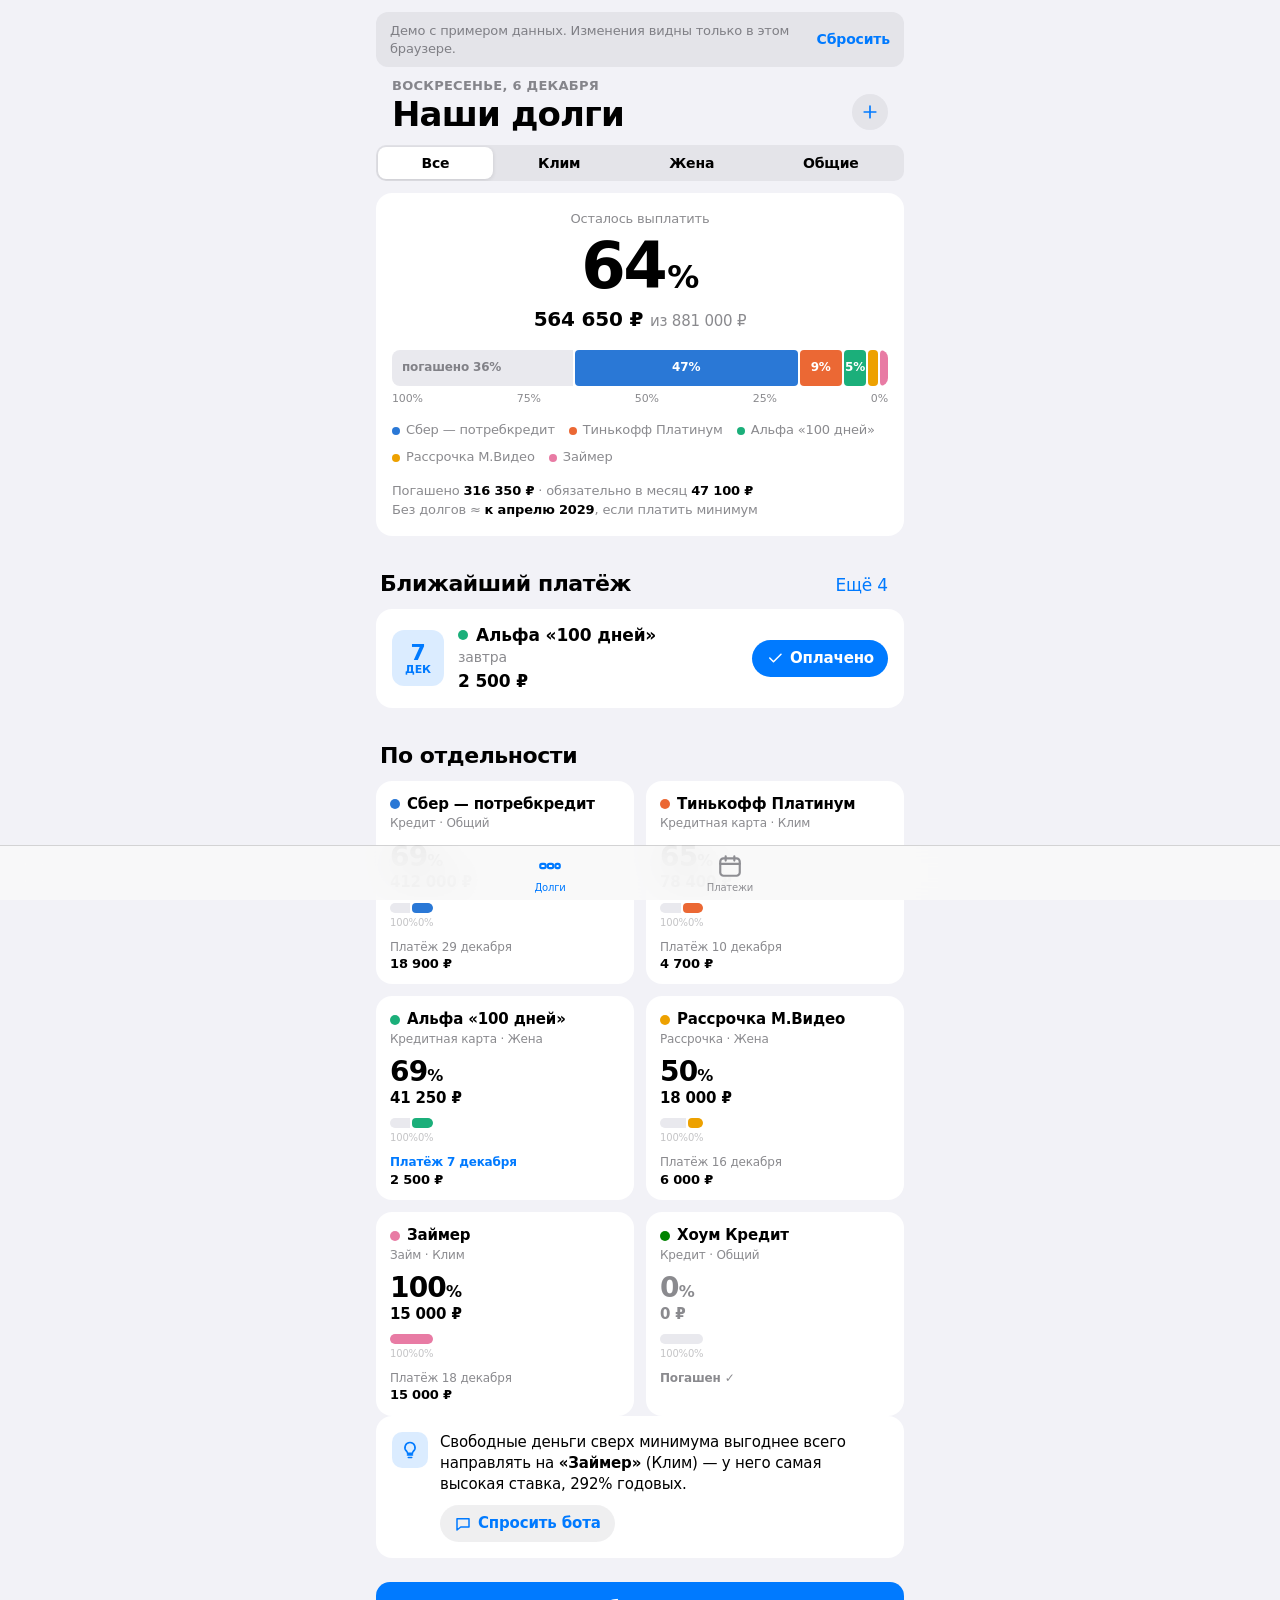
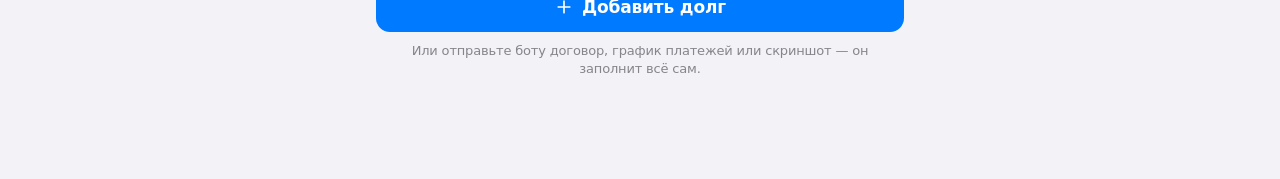
==== index.html @ 0a210c2c "Мини-приложение: мгновенные изменения, «Отменить», суммы с разрядами - изменения видны сразу и уходя" ====
<!doctype html>
<html lang="ru">
<head>
  <meta charset="utf-8">
  <meta name="viewport" content="width=device-width, initial-scale=1, maximum-scale=1, viewport-fit=cover">
  <title>Наши долги</title>
  <meta name="description" content="Кредитки, кредиты и займы семьи: сколько осталось, когда платить, что гасить первым.">
  <link rel="icon" href="data:image/svg+xml,%3Csvg xmlns='http://www.w3.org/2000/svg' viewBox='0 0 120 120'%3E%3Crect width='120' height='120' rx='27' fill='%23111113'/%3E%3Crect x='22' y='50' width='26' height='20' rx='4' fill='%233a3a3c'/%3E%3Crect x='51' y='50' width='20' height='20' rx='4' fill='%233987e5'/%3E%3Crect x='74' y='50' width='12' height='20' rx='4' fill='%23d95926'/%3E%3Crect x='89' y='50' width='9' height='20' rx='4' fill='%23199e70'/%3E%3C/svg%3E">
  <script src="https://telegram.org/js/telegram-web-app.js" defer></script>
  <link rel="stylesheet" href="styles.css?v=20261103">
</head>
<body>
  <main id="app"></main>
  <nav id="tabbar"></nav>
  <div id="tip" role="tooltip" hidden></div>
  <script src="app.js?v=20261103" defer></script>
</body>
</html>
---- styles.css ----
:root {
  --bg: #F2F2F7;
  --card: #FFFFFF;
  --fill: rgba(120, 120, 128, .12);
  --track: #E9E9EE;
  --seg-on: #FFFFFF;
  --text: #000000;
  --text2: rgba(60, 60, 67, .6);
  --text3: rgba(60, 60, 67, .3);
  --sep: rgba(60, 60, 67, .2);
  --bar: rgba(249, 249, 249, .92);
  --tab-off: #8E8E93;
  --accent: #007AFF;
  --green: #248A3D;
  --red: #D70015;
  --orange: #C93400;
  --radius: 16px;
  --scrim: rgba(0, 0, 0, .35);
  --pop-bg: rgba(30, 30, 32, .94);
  --pop-fg: #FFFFFF;

  /* цвета долгов — проверенная на дальтонизм палитра, порядок не менять */
  --c1: #2a78d6; --c2: #eb6834; --c3: #1baf7a; --c4: #eda100;
  --c5: #e87ba4; --c6: #008300; --c7: #6250d6; --c8: #e34948;
  --on-c: #FFFFFF; --on-c4: #0b0b0b;
  color-scheme: light;
}

@media (prefers-color-scheme: dark) {
  :root:not([data-theme="light"]) {
    --bg: #000000;
    --card: #1C1C1E;
    --fill: rgba(118, 118, 128, .24);
    --track: #2C2C2E;
    --seg-on: #636366;
    --text: #FFFFFF;
    --text2: rgba(235, 235, 245, .6);
    --text3: rgba(235, 235, 245, .3);
    --sep: rgba(84, 84, 88, .65);
    --bar: rgba(22, 22, 23, .92);
    --accent: #0A84FF;
    --green: #30D158;
    --red: #FF453A;
    --orange: #FF9F0A;
    --scrim: rgba(0, 0, 0, .6);
    --pop-bg: rgba(58, 58, 60, .96);
    --c1: #3987e5; --c2: #d95926; --c3: #199e70; --c4: #c98500;
    --c5: #d55181; --c6: #008300; --c7: #9085e9; --c8: #e66767;
    --on-c4: #FFFFFF;
    color-scheme: dark;
  }
}

:root[data-theme="dark"] {
  --bg: #000000;
  --card: #1C1C1E;
  --fill: rgba(118, 118, 128, .24);
  --track: #2C2C2E;
  --seg-on: #636366;
  --text: #FFFFFF;
  --text2: rgba(235, 235, 245, .6);
  --text3: rgba(235, 235, 245, .3);
  --sep: rgba(84, 84, 88, .65);
  --bar: rgba(22, 22, 23, .92);
  --accent: #0A84FF;
  --green: #30D158;
  --red: #FF453A;
  --orange: #FF9F0A;
  --scrim: rgba(0, 0, 0, .6);
  --pop-bg: rgba(58, 58, 60, .96);
  --c1: #3987e5; --c2: #d95926; --c3: #199e70; --c4: #c98500;
  --c5: #d55181; --c6: #008300; --c7: #9085e9; --c8: #e66767;
  --on-c4: #FFFFFF;
  color-scheme: dark;
}

* { box-sizing: border-box; margin: 0; padding: 0; -webkit-tap-highlight-color: transparent; }
html { -webkit-text-size-adjust: 100%; }
body {
  font: 17px/1.3 -apple-system, BlinkMacSystemFont, "SF Pro Text", "Inter", system-ui, "Segoe UI", Roboto, sans-serif;
  letter-spacing: -0.01em;
  background: var(--bg);
  color: var(--text);
  min-height: 100vh;
}
button, input, textarea, select { font: inherit; color: inherit; letter-spacing: inherit; }
button { background: none; border: 0; cursor: pointer; text-align: inherit; }
a { color: var(--accent); text-decoration: none; }
svg { width: 20px; height: 20px; flex: none; }
.num { font-variant-numeric: tabular-nums; }

#app {
  max-width: 560px;
  margin: 0 auto;
  padding-block: 8px calc(100px + env(safe-area-inset-bottom, 0px));
  padding-left: max(16px, env(safe-area-inset-left, 0px));
  padding-right: max(16px, env(safe-area-inset-right, 0px));
}
body.sub #app { padding-bottom: calc(32px + env(safe-area-inset-bottom)); }

/* ---------- цвета долгов ---------- */
.c1 { --c: var(--c1); } .c2 { --c: var(--c2); } .c3 { --c: var(--c3); } .c4 { --c: var(--c4); --on: var(--on-c4); }
.c5 { --c: var(--c5); } .c6 { --c: var(--c6); } .c7 { --c: var(--c7); } .c8 { --c: var(--c8); }
.dot { width: 10px; height: 10px; border-radius: 50%; display: inline-block; flex: none; background: var(--c, var(--text3)); }

/* ---------- заголовки ---------- */
.hero { padding: 20px 4px 14px; }
.hero.row { display: flex; align-items: flex-end; justify-content: space-between; gap: 12px; }
.eyebrow { font-size: 13px; font-weight: 600; text-transform: uppercase; letter-spacing: .02em; color: var(--text2); }
.large-title { font-size: 34px; font-weight: 700; letter-spacing: -0.025em; line-height: 1.15; }
.section-title {
  font-size: 13px; font-weight: 400; text-transform: uppercase; letter-spacing: .02em;
  color: var(--text2); padding: 22px 16px 8px;
}
.section-title.lg {
  font-size: 22px; font-weight: 700; text-transform: none; letter-spacing: -0.02em;
  color: var(--text); padding: 22px 4px 10px;
}
.section-head { display: flex; justify-content: space-between; align-items: baseline; padding-right: 16px; }
.section-head span { font-size: 13px; color: var(--text2); font-variant-numeric: tabular-nums; }

/* ---------- карточки ---------- */
.card { display: block; width: 100%; background: var(--card); border-radius: var(--radius); padding: 16px; margin-bottom: 12px; }
.tap { transition: transform .15s ease, opacity .15s ease; cursor: pointer; }
.tap:active { transform: scale(.98); opacity: .85; }
.caption { font-size: 13px; color: var(--text2); }
.card-foot { margin-top: 14px; font-size: 13px; color: var(--text2); line-height: 1.45; }
.card-foot b { color: var(--text); font-weight: 600; }
.warn { color: var(--orange); }

/* ---------- главная шкала ---------- */
.total { padding: 18px 16px 16px; }
.total-head { text-align: center; }
.total-pct { font-size: 64px; font-weight: 700; letter-spacing: -0.04em; line-height: 1; margin-top: 6px; }
.total-pct small { font-size: 32px; font-weight: 600; margin-left: 2px; letter-spacing: -0.02em; }
.total-sum { margin-top: 8px; font-size: 20px; font-weight: 600; letter-spacing: -0.01em; }
.total-sum span { color: var(--text2); font-weight: 400; font-size: 15px; }

.scale { position: relative; }
.scale-track { display: flex; gap: 2px; width: 100%; overflow: hidden; border-radius: 8px; }
.scale.lg { margin-top: 18px; }
.scale.lg .scale-track { height: 36px; }
.scale.md .scale-track { height: 18px; border-radius: 6px; }
.scale.sm .scale-track { height: 10px; border-radius: 5px; }
.scale-paid {
  min-width: 0; background: var(--track);
  display: flex; align-items: center; padding-left: 10px; overflow: hidden;
  font-size: 12px; font-weight: 600; color: var(--text2); white-space: nowrap;
}
.seg {
  min-width: 3px; background: var(--c); border-radius: 4px;
  display: flex; align-items: center; justify-content: center; overflow: hidden;
  font-size: 12px; font-weight: 600; color: var(--on, var(--on-c)); white-space: nowrap;
}
.scale.lg .seg:active { opacity: .8; }
.scale-paid:first-child:last-child { padding: 0; }
.scale [data-fit="no"] > span { visibility: hidden; }
.scale-axis {
  display: flex; justify-content: space-between; margin-top: 6px;
  font-size: 11px; color: var(--text2); font-variant-numeric: tabular-nums;
}
.scale.sm .scale-axis { font-size: 10px; margin-top: 3px; color: var(--text3); }
.intro .scale-paid { animation: drain 1s cubic-bezier(.3, .7, .2, 1) both; }
@keyframes drain { from { flex-grow: 0; } }

.legend { display: flex; flex-wrap: wrap; gap: 6px 14px; margin-top: 14px; font-size: 13px; color: var(--text2); }
.legend button { display: inline-flex; align-items: center; gap: 6px; padding: 2px 0; }
.legend .dot { width: 8px; height: 8px; }

#tip {
  position: fixed; z-index: 30; pointer-events: none;
  padding: 6px 10px; border-radius: 10px; font-size: 13px; line-height: 1.3;
  background: var(--pop-bg); color: var(--pop-fg); transform: translate(-50%, calc(-100% - 8px));
  white-space: nowrap;
}
#tip b { font-weight: 600; }

/* ---------- ближайший платёж ---------- */
.next { display: flex; align-items: center; gap: 14px; }
.next-date {
  flex: none; width: 52px; height: 56px; border-radius: 12px; background: var(--fill);
  display: flex; flex-direction: column; align-items: center; justify-content: center; line-height: 1.05;
}
.next-date b { font-size: 22px; font-weight: 700; font-variant-numeric: tabular-nums; }
.next-date span { font-size: 11px; font-weight: 600; text-transform: uppercase; color: var(--text2); }
.next.soon .next-date { background: rgba(0, 122, 255, .14); color: var(--accent); }
.next.soon .next-date span { color: var(--accent); }
.next.late .next-date { background: rgba(255, 59, 48, .14); color: var(--red); }
.next.late .next-date span { color: var(--red); }
.next-main { flex: 1; min-width: 0; }
.next-title { font-size: 17px; font-weight: 600; line-height: 1.25; display: flex; align-items: baseline; gap: 8px; }
.next-title .dot { position: relative; top: -1px; }
.next-title span:last-child { min-width: 0; overflow: hidden; text-overflow: ellipsis; white-space: nowrap; }
.next-sub { font-size: 14px; color: var(--text2); margin-top: 2px; }
.next-sub.late { color: var(--red); font-weight: 600; }
.next-sum { font-size: 17px; font-weight: 600; font-variant-numeric: tabular-nums; margin-top: 4px; }
.chip {
  flex: none; display: inline-flex; align-items: center; gap: 6px;
  background: var(--accent); color: #fff; font-weight: 600; font-size: 15px;
  padding: 9px 14px; border-radius: 999px;
}
.chip.ghost { background: var(--fill); color: var(--accent); }
.chip svg { width: 18px; height: 18px; }
.chip:active { opacity: .75; }
/* на узком экране у «Ближайшего платежа» кнопка — только галочка, чтобы влезло название */
@media (max-width: 400px) {
  .next .chip { padding: 10px; }
  .next .chip span { display: none; }
}

/* ---------- плитки долгов ---------- */
.grid { display: grid; grid-template-columns: 1fr 1fr; gap: 12px; }
.debt-card { margin: 0; padding: 14px 14px 12px; display: flex; flex-direction: column; min-width: 0; }
.debt-card .name { display: flex; align-items: center; gap: 7px; font-size: 15px; font-weight: 600; min-width: 0; }
.debt-card .name span { white-space: nowrap; overflow: hidden; text-overflow: ellipsis; }
.debt-card .meta { font-size: 12px; color: var(--text2); margin-top: 2px; white-space: nowrap; overflow: hidden; text-overflow: ellipsis; }
.debt-card .pct { font-size: 28px; font-weight: 700; letter-spacing: -0.03em; margin-top: 10px; line-height: 1.05; }
.debt-card .pct small { font-size: 16px; font-weight: 600; }
.debt-card .sum { font-size: 15px; font-weight: 600; font-variant-numeric: tabular-nums; margin: 2px 0 10px; }
.debt-card .due { margin-top: 10px; font-size: 12px; color: var(--text2); line-height: 1.35; }
.debt-card .due b { font-size: 13px; font-weight: 600; color: var(--text); }
.debt-card .due.late b { color: var(--red); }
.debt-card .due.late { color: var(--red); font-weight: 600; }
.debt-card .due.soon { color: var(--accent); font-weight: 600; }
.debt-card.closed .pct, .debt-card.closed .sum { color: var(--text2); }
.done { color: var(--green); font-weight: 600; }

/* ---------- совет ---------- */
.tipcard { display: flex; gap: 12px; align-items: flex-start; }
.tipcard .ico { flex: none; width: 36px; height: 36px; border-radius: 10px; display: grid; place-items: center; background: rgba(0, 122, 255, .14); color: var(--accent); }
.tipcard p { font-size: 15px; line-height: 1.4; }
.tipcard .chip { margin-top: 10px; }

.link { color: var(--accent); font-size: 17px; }
.hint-line { text-align: center; font-size: 13px; color: var(--text2); padding: 10px 24px 0; line-height: 1.4; }

/* ---------- переключатель ---------- */
.seg-ctl { display: flex; gap: 2px; padding: 2px; margin-bottom: 12px; border-radius: 10px; background: var(--fill); overflow-x: auto; scrollbar-width: none; }
.seg-ctl::-webkit-scrollbar { display: none; }
.seg-ctl button { flex: 1 0 auto; padding: 7px 12px; border-radius: 8px; font-size: 14px; font-weight: 600; text-align: center; white-space: nowrap; }
.seg-ctl button.on { background: var(--seg-on); box-shadow: 0 1px 4px rgba(0, 0, 0, .12); }

/* ---------- списки ---------- */
.list { background: var(--card); border-radius: var(--radius); overflow: hidden; }
.row { position: relative; display: flex; align-items: center; gap: 12px; width: 100%; min-height: 48px; padding: 11px 16px; }
.row + .row::before, .field + .field::before {
  content: ""; position: absolute; top: 0; left: 16px; right: 0;
  height: 1px; background: var(--sep); transform: scaleY(.5);
}
button.row:active { background: var(--fill); }
.row > svg { width: 16px; height: 16px; color: var(--text3); }
.row-main { flex: 1; min-width: 0; }
.row-title { font-size: 17px; white-space: nowrap; overflow: hidden; text-overflow: ellipsis; }
.row-sub { font-size: 14px; color: var(--text2); margin-top: 2px; white-space: nowrap; overflow: hidden; text-overflow: ellipsis; }
.row-sub.late { color: var(--red); }
.row-sub.soon { color: var(--accent); }
.row-side { flex: none; display: flex; flex-direction: column; align-items: flex-end; font-size: 13px; color: var(--text2); font-variant-numeric: tabular-nums; }
.row-side b { font-size: 16px; font-weight: 600; color: var(--text); }
.row-side b.plus { color: var(--red); }
.row-side b.minus { color: var(--green); }
.row-label { flex: 1; display: flex; align-items: center; gap: 8px; }
.row-value { color: var(--text2); text-align: right; font-variant-numeric: tabular-nums; }
.row-value b { color: var(--text); font-weight: 600; }
.daybox {
  flex: none; width: 40px; text-align: center; line-height: 1.05;
}
.daybox b { display: block; font-size: 20px; font-weight: 700; font-variant-numeric: tabular-nums; }
.daybox span { font-size: 11px; font-weight: 600; text-transform: uppercase; color: var(--text2); }
.mark { flex: none; width: 34px; height: 34px; border-radius: 50%; display: grid; place-items: center; background: var(--fill); color: var(--accent); }
.mark svg { width: 18px; height: 18px; }
.mark:active { opacity: .6; }

.empty { text-align: center; padding: 28px 16px; color: var(--text2); }
.empty-title { font-size: 17px; font-weight: 600; color: var(--text); margin-bottom: 4px; }
.empty p { font-size: 15px; line-height: 1.4; }
.card.empty { padding: 24px 16px; }

/* ---------- навигация ---------- */
.navbar {
  position: sticky; top: 0; z-index: 5;
  display: grid; grid-template-columns: 1fr auto 1fr; align-items: center;
  height: 44px; margin: -8px -16px 0; padding: 0 8px;
  background: var(--bg);
  background: color-mix(in srgb, var(--bg) 82%, transparent);
  -webkit-backdrop-filter: blur(20px); backdrop-filter: blur(20px);
}
.nav-back { display: flex; align-items: center; gap: 2px; color: var(--accent); font-size: 17px; padding: 8px 4px; }
.nav-back svg { width: 22px; height: 22px; }
.nav-title { font-size: 17px; font-weight: 600; text-align: center; white-space: nowrap; }
.nav-right { justify-self: end; }
.nav-link { color: var(--accent); font-size: 17px; padding: 8px; }
.nav-link.strong { font-weight: 600; }
.nav-link:disabled { opacity: .4; }

.round-btn { width: 36px; height: 36px; border-radius: 50%; margin-bottom: 4px; display: grid; place-items: center; background: var(--fill); color: var(--accent); }

#tabbar {
  position: fixed; left: 0; right: 0; bottom: 0; z-index: 10;
  display: flex; justify-content: center;
  background: var(--bar);
  -webkit-backdrop-filter: saturate(180%) blur(20px); backdrop-filter: saturate(180%) blur(20px);
  border-top: .5px solid var(--sep);
  padding-bottom: env(safe-area-inset-bottom);
}
#tabbar[hidden] { display: none; }
.tab { flex: 1; max-width: 180px; display: flex; flex-direction: column; align-items: center; gap: 2px; padding: 7px 0 6px; font-size: 10px; font-weight: 500; color: var(--tab-off); }
.tab svg { width: 26px; height: 26px; }
.tab.active { color: var(--accent); }

/* ---------- экран долга ---------- */
.debt-head { padding: 12px 4px 14px; }
.pill { display: inline-flex; align-items: center; gap: 6px; font-size: 13px; font-weight: 600; padding: 4px 10px; border-radius: 999px; color: var(--text2); background: var(--fill); }
.pill.done { color: var(--green); background: rgba(52, 199, 89, .16); }
.title { font-size: 28px; font-weight: 700; letter-spacing: -0.02em; line-height: 1.15; margin: 10px 0 4px; }
.mid-pct { display: flex; align-items: baseline; justify-content: space-between; gap: 12px; }
.mid-pct .big { font-size: 40px; font-weight: 700; letter-spacing: -0.03em; line-height: 1; }
.mid-pct .big small { font-size: 22px; font-weight: 600; }
.mid-pct .sum { text-align: right; font-size: 17px; font-weight: 600; font-variant-numeric: tabular-nums; }
.mid-pct .sum span { display: block; font-size: 13px; font-weight: 400; color: var(--text2); }
.scale.md { margin-top: 16px; }

.actions { display: grid; grid-auto-flow: column; grid-auto-columns: 1fr; gap: 10px; margin-bottom: 4px; }
.action { display: flex; flex-direction: column; align-items: center; gap: 4px; padding: 12px 6px; border-radius: 14px; background: var(--card); color: var(--accent); font-size: 13px; font-weight: 600; text-align: center; }
.action svg { width: 22px; height: 22px; }
.action:active { opacity: .7; }

.btn { display: flex; align-items: center; justify-content: center; gap: 8px; width: 100%; height: 50px; margin-top: 24px; border-radius: 14px; font-size: 17px; font-weight: 600; text-align: center; }
.btn.primary { background: var(--accent); color: #fff; }
.btn.secondary { background: var(--card); color: var(--accent); }
.btn:active { opacity: .75; }
.btn:disabled { opacity: .5; }
.btn.plain { margin-top: 8px; }
.btn.danger { color: var(--red); }
.btn.small { width: auto; height: 40px; padding: 0 18px; margin: 14px auto 0; font-size: 15px; }
.card.text { white-space: pre-wrap; font-size: 16px; line-height: 1.4; margin-bottom: 0; }

/* ---------- формы ---------- */
.field { position: relative; display: flex; align-items: center; gap: 12px; min-height: 48px; padding: 0 16px; }
.field-label { flex: none; width: 128px; font-size: 16px; }
.field-control { flex: 1; min-width: 0; display: flex; align-items: center; gap: 6px; }
.field input, .field select {
  flex: 1; min-width: 0; padding: 12px 0; border: 0; outline: 0; background: none; font-size: 17px;
}
.field.num input { text-align: right; font-variant-numeric: tabular-nums; }
.field em { font-style: normal; color: var(--text2); min-width: 18px; }
.field select { -webkit-appearance: none; appearance: none; text-align: right; color: var(--accent); }
input[type="date"] { -webkit-appearance: none; appearance: none; min-height: 24px; text-align: right; }
input[type="date"]::-webkit-date-and-time-value { text-align: right; }
textarea { display: block; width: 100%; min-height: 88px; padding: 12px 16px; border: 0; outline: 0; background: none; resize: none; font-size: 17px; line-height: 1.35; }
::placeholder { color: var(--text3); }
.form-hint { padding: 8px 16px 0; font-size: 13px; color: var(--text2); line-height: 1.4; }

.chips { display: flex; flex-wrap: wrap; gap: 8px; }
.chips label { position: relative; cursor: pointer; }
.chips input { position: absolute; opacity: 0; pointer-events: none; }
.chips span { display: block; padding: 8px 14px; border-radius: 999px; background: var(--card); font-size: 15px; font-weight: 500; }
.chips input:checked + span { background: var(--accent); color: #fff; }
.chips input:focus-visible + span { outline: 2px solid var(--accent); outline-offset: 2px; }

.swatches { display: flex; flex-wrap: wrap; justify-content: space-between; gap: 10px; padding: 14px 16px; background: var(--card); border-radius: var(--radius); }
.swatches label { position: relative; cursor: pointer; }
.swatches input { position: absolute; opacity: 0; pointer-events: none; }
.swatches span { display: block; width: 30px; height: 30px; border-radius: 50%; background: var(--c); box-shadow: 0 0 0 2px var(--card); }
.swatches input:checked + span { box-shadow: 0 0 0 2px var(--card), 0 0 0 4px var(--c); }
.swatches input:focus-visible + span { outline: 2px solid var(--accent); outline-offset: 4px; }

.op-amount { text-align: center; padding: 18px 16px 6px; }
.op-amount input {
  width: 100%; border: 0; outline: 0; background: none; text-align: center;
  font-size: 44px; font-weight: 700; letter-spacing: -0.03em; font-variant-numeric: tabular-nums;
}
.op-amount .caption { margin-top: 4px; }
.quick { display: flex; gap: 8px; justify-content: center; flex-wrap: wrap; padding: 6px 0 4px; }

/* ---------- прочее ---------- */
.banner { display: flex; gap: 10px; align-items: flex-start; font-size: 14px; line-height: 1.4; color: var(--text2); }
.banner svg { color: var(--accent); margin-top: 1px; }
.banner b { color: var(--text); }
.banner .chip { margin-top: 8px; }

#toast {
  position: fixed; left: 50%; bottom: calc(92px + env(safe-area-inset-bottom)); z-index: 20;
  max-width: calc(100% - 32px); padding: 10px 16px; border-radius: 999px;
  background: var(--pop-bg); color: var(--pop-fg); font-size: 14px;
  display: flex; align-items: center; gap: 14px; white-space: nowrap;
  opacity: 0; transform: translate(-50%, 16px); pointer-events: none;
  transition: opacity .25s ease, transform .25s ease;
}
#toast span { overflow: hidden; text-overflow: ellipsis; }
#toast button { flex: none; color: #4DA2FF; font-weight: 600; font-size: 14px; padding: 4px 0; }
#toast.show { opacity: 1; transform: translate(-50%, 0); }
#toast.show.has-action { pointer-events: auto; }

/* ---------- демо и подтверждение ---------- */
.demo {
  display: flex; align-items: center; justify-content: space-between; gap: 12px;
  margin: 4px 0 0; padding: 10px 14px; border-radius: 12px;
  background: var(--fill); font-size: 13px; line-height: 1.35; color: var(--text2);
}
.demo .link { flex: none; font-size: 14px; font-weight: 600; }
.sheet-wrap {
  position: fixed; inset: 0; z-index: 40; background: var(--scrim);
  display: flex; align-items: flex-end; justify-content: center;
  padding-block: 16px calc(16px + env(safe-area-inset-bottom, 0px));
  padding-left: max(16px, env(safe-area-inset-left, 0px));
  padding-right: max(16px, env(safe-area-inset-right, 0px));
  animation: fade .18s ease-out;
}
.sheet { width: 100%; max-width: 420px; background: var(--card); border-radius: 20px; padding: 22px 16px 16px; }
.sheet p { font-size: 16px; line-height: 1.4; text-align: center; text-wrap: balance; }
.sheet-actions { display: grid; grid-template-columns: 1fr 1fr; gap: 10px; margin-top: 18px; }
.sheet-actions .btn { margin: 0; height: 46px; }
.btn.danger-fill { background: var(--red); color: #fff; }
.btn:focus-visible, .chip:focus-visible, .row:focus-visible, .seg:focus-visible { outline: 2px solid var(--accent); outline-offset: 2px; }
@keyframes fade { from { opacity: 0; } }

.loading { display: grid; place-items: center; min-height: 60vh; }
.spinner { width: 28px; height: 28px; border: 3px solid var(--fill); border-top-color: var(--accent); border-radius: 50%; animation: spin .8s linear infinite; }
@keyframes spin { to { transform: rotate(360deg); } }

/* ---------- полный экран Telegram ---------- */
:root { --top: calc(var(--tg-safe-area-inset-top, 0px) + var(--tg-content-safe-area-inset-top, 0px)); }
#app { padding-top: calc(8px + var(--top)); }
.navbar { margin-top: calc(-8px - var(--top)); padding-top: var(--top); height: calc(44px + var(--top)); }

/* ---------- переходы ---------- */
#app.push { animation: push .28s cubic-bezier(.2, .8, .2, 1); }
#app.pop { animation: pop .22s ease-out; }
@keyframes push { from { transform: translateX(24px); opacity: 0; } }
@keyframes pop { from { transform: translateX(-16px); opacity: .4; } }

@media (prefers-reduced-motion: reduce) {
  #app.push, #app.pop, .intro .scale-paid { animation: none; }
}

@media (max-width: 350px) {
  .grid { grid-template-columns: 1fr; }
  .total-pct { font-size: 54px; }
  .field-label { width: 110px; }
}
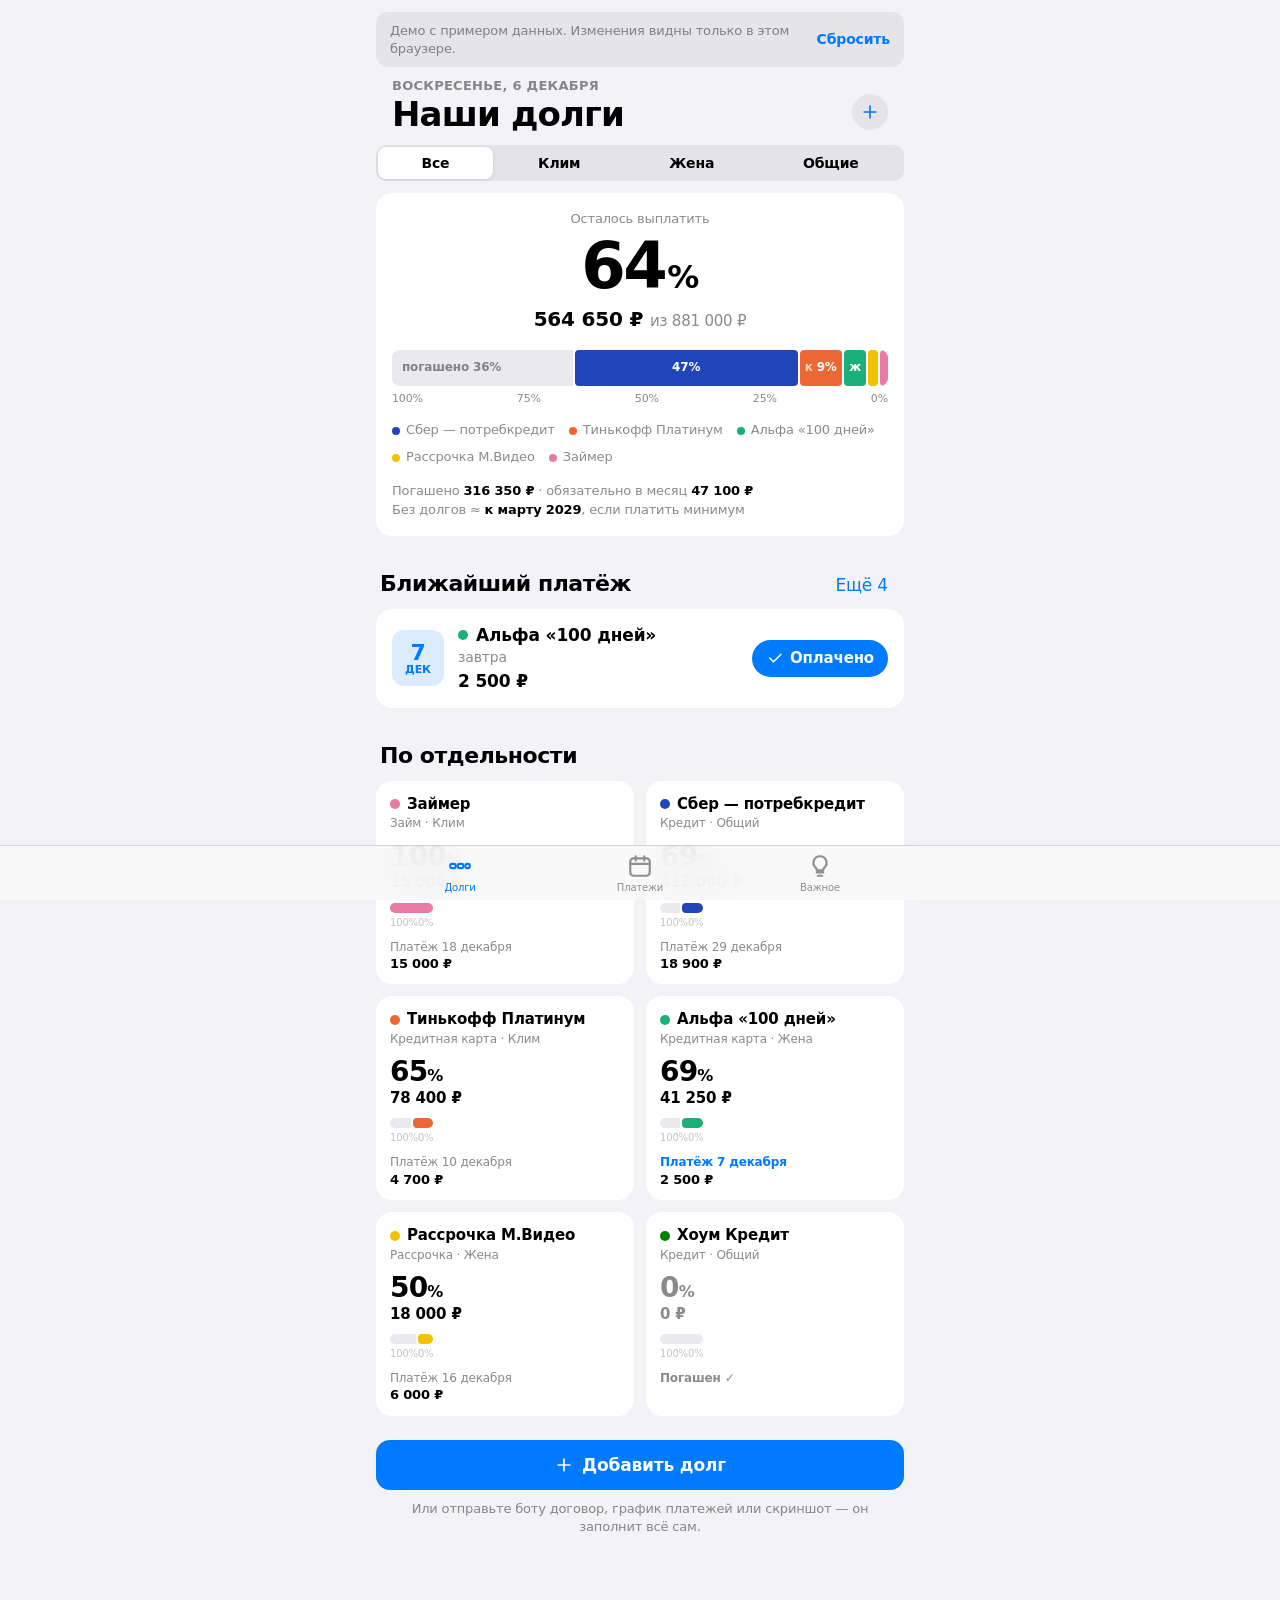
==== commit a3d67abb: "Приложение: вкладка «Важное», цвета банков, буквы владельцев на шкале, микрозаймы сверху - кредит и " ====
--- a/index.html
+++ b/index.html
@@ -7,12 +7,12 @@
   <meta name="description" content="Кредитки, кредиты и займы семьи: сколько осталось, когда платить, что гасить первым.">
   <link rel="icon" href="data:image/svg+xml,%3Csvg xmlns='http://www.w3.org/2000/svg' viewBox='0 0 120 120'%3E%3Crect width='120' height='120' rx='27' fill='%23111113'/%3E%3Crect x='22' y='50' width='26' height='20' rx='4' fill='%233a3a3c'/%3E%3Crect x='51' y='50' width='20' height='20' rx='4' fill='%233987e5'/%3E%3Crect x='74' y='50' width='12' height='20' rx='4' fill='%23d95926'/%3E%3Crect x='89' y='50' width='9' height='20' rx='4' fill='%23199e70'/%3E%3C/svg%3E">
   <script src="https://telegram.org/js/telegram-web-app.js" defer></script>
-  <link rel="stylesheet" href="styles.css?v=20261103">
+  <link rel="stylesheet" href="styles.css?v=20261104">
 </head>
 <body>
   <main id="app"></main>
   <nav id="tabbar"></nav>
   <div id="tip" role="tooltip" hidden></div>
-  <script src="app.js?v=20261103" defer></script>
+  <script src="app.js?v=20261104" defer></script>
 </body>
 </html>
--- a/styles.css
+++ b/styles.css
@@ -19,9 +19,9 @@
   --pop-bg: rgba(30, 30, 32, .94);
   --pop-fg: #FFFFFF;
 
-  /* цвета долгов — проверенная на дальтонизм палитра, порядок не менять */
-  --c1: #2a78d6; --c2: #eb6834; --c3: #1baf7a; --c4: #eda100;
-  --c5: #e87ba4; --c6: #008300; --c7: #6250d6; --c8: #e34948;
+  /* цвета долгов, порядок не менять: под банки 1 — ВТБ (тёмно-синий), 4 — Т-Банк (жёлтый), 7 — Яндекс (фиолетовый), 8 — Альфа (красный) */
+  --c1: #1f45b8; --c2: #eb6834; --c3: #1baf7a; --c4: #f2c200;
+  --c5: #e87ba4; --c6: #008300; --c7: #6250d6; --c8: #e3342a;
   --on-c: #FFFFFF; --on-c4: #0b0b0b;
   color-scheme: light;
 }
@@ -44,9 +44,9 @@
     --orange: #FF9F0A;
     --scrim: rgba(0, 0, 0, .6);
     --pop-bg: rgba(58, 58, 60, .96);
-    --c1: #3987e5; --c2: #d95926; --c3: #199e70; --c4: #c98500;
-    --c5: #d55181; --c6: #008300; --c7: #9085e9; --c8: #e66767;
-    --on-c4: #FFFFFF;
+    --c1: #2f5ae0; --c2: #d95926; --c3: #199e70; --c4: #ffd52e;
+    --c5: #d55181; --c6: #008300; --c7: #9085e9; --c8: #f0443a;
+    --on-c4: #111111;
     color-scheme: dark;
   }
 }
@@ -68,9 +68,9 @@
   --orange: #FF9F0A;
   --scrim: rgba(0, 0, 0, .6);
   --pop-bg: rgba(58, 58, 60, .96);
-  --c1: #3987e5; --c2: #d95926; --c3: #199e70; --c4: #c98500;
-  --c5: #d55181; --c6: #008300; --c7: #9085e9; --c8: #e66767;
-  --on-c4: #FFFFFF;
+  --c1: #2f5ae0; --c2: #d95926; --c3: #199e70; --c4: #ffd52e;
+  --c5: #d55181; --c6: #008300; --c7: #9085e9; --c8: #f0443a;
+  --on-c4: #111111;
   color-scheme: dark;
 }
 
@@ -155,6 +155,7 @@
 .scale.lg .seg:active { opacity: .8; }
 .scale-paid:first-child:last-child { padding: 0; }
 .scale [data-fit="no"] > span { visibility: hidden; }
+.seg .who { font-style: normal; font-weight: 700; opacity: .7; margin-right: 4px; }
 .scale-axis {
   display: flex; justify-content: space-between; margin-top: 6px;
   font-size: 11px; color: var(--text2); font-variant-numeric: tabular-nums;
@@ -306,6 +307,24 @@
 .tab { flex: 1; max-width: 180px; display: flex; flex-direction: column; align-items: center; gap: 2px; padding: 7px 0 6px; font-size: 10px; font-weight: 500; color: var(--tab-off); }
 .tab svg { width: 26px; height: 26px; }
 .tab.active { color: var(--accent); }
+.tab { position: relative; }
+.tab .badge {
+  position: absolute; top: 3px; left: calc(50% + 6px); min-width: 17px; height: 17px; padding: 0 5px;
+  border-radius: 9px; background: var(--red); color: #fff; font-size: 11px; font-weight: 600; line-height: 17px; text-align: center;
+}
+
+/* ---------- важное ---------- */
+.insight { display: flex; gap: 12px; align-items: flex-start; }
+.insight .ico { flex: none; width: 36px; height: 36px; border-radius: 10px; display: grid; place-items: center; background: rgba(0, 122, 255, .14); color: var(--accent); }
+.insight.alert .ico { background: rgba(255, 69, 58, .16); color: var(--red); }
+.insight-main { flex: 1; min-width: 0; }
+.insight-title { font-size: 16px; font-weight: 600; margin-top: 7px; }
+.insight p { font-size: 14px; line-height: 1.4; color: var(--text2); margin-top: 4px; }
+.insight-rows { margin-top: 8px; }
+.insight-rows button { display: flex; align-items: center; gap: 8px; width: 100%; padding: 9px 0; border-top: .5px solid var(--sep); font-size: 15px; }
+.insight-rows .n { flex: 1; min-width: 0; overflow: hidden; text-overflow: ellipsis; white-space: nowrap; }
+.insight-rows .v { flex: none; color: var(--text2); font-variant-numeric: tabular-nums; }
+.insight .chip { margin-top: 10px; }
 
 /* ---------- экран долга ---------- */
 .debt-head { padding: 12px 4px 14px; }
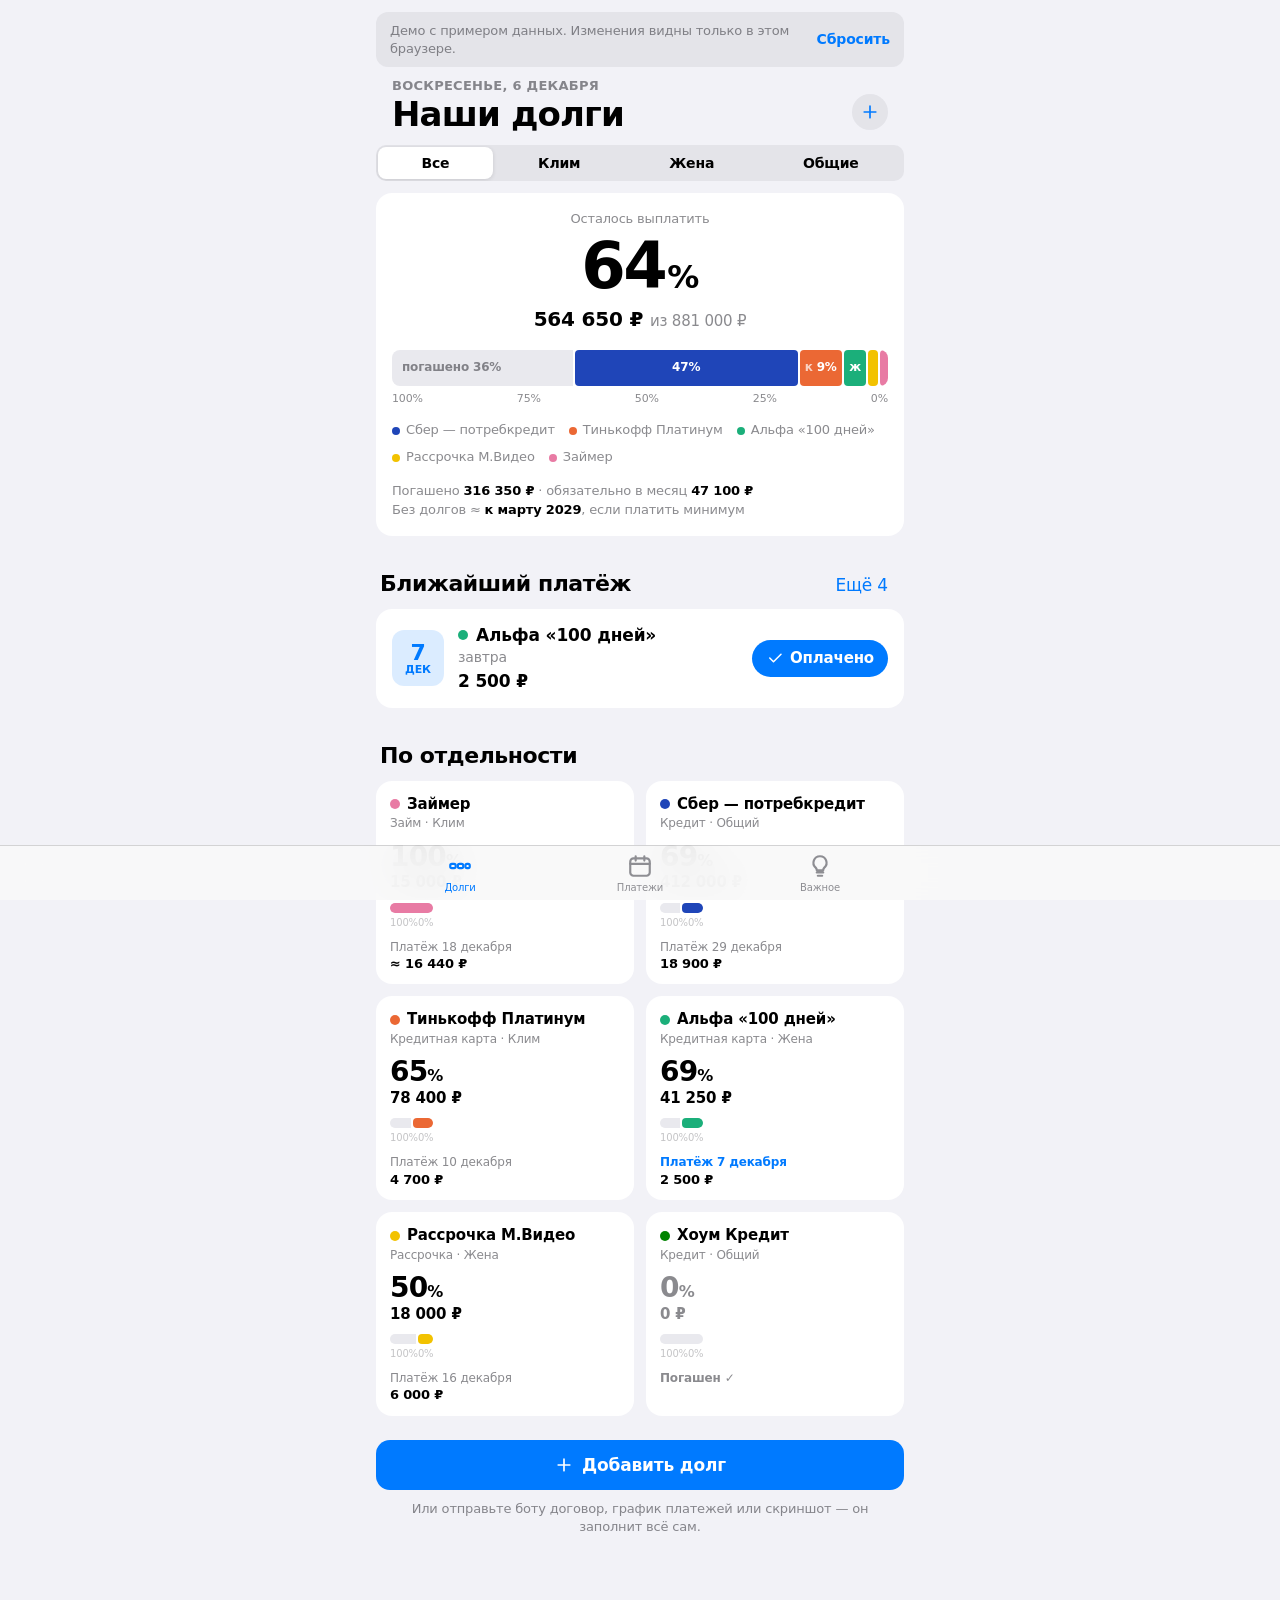
==== commit 7ca36598: "Отдельное приложение на iPhone, запуск без скачков, смахивание назад; выписки, проценты по займам, г" ====
--- a/index.html
+++ b/index.html
@@ -5,14 +5,41 @@
   <meta name="viewport" content="width=device-width, initial-scale=1, maximum-scale=1, viewport-fit=cover">
   <title>Наши долги</title>
   <meta name="description" content="Кредитки, кредиты и займы семьи: сколько осталось, когда платить, что гасить первым.">
-  <link rel="icon" href="data:image/svg+xml,%3Csvg xmlns='http://www.w3.org/2000/svg' viewBox='0 0 120 120'%3E%3Crect width='120' height='120' rx='27' fill='%23111113'/%3E%3Crect x='22' y='50' width='26' height='20' rx='4' fill='%233a3a3c'/%3E%3Crect x='51' y='50' width='20' height='20' rx='4' fill='%233987e5'/%3E%3Crect x='74' y='50' width='12' height='20' rx='4' fill='%23d95926'/%3E%3Crect x='89' y='50' width='9' height='20' rx='4' fill='%23199e70'/%3E%3C/svg%3E">
-  <script src="https://telegram.org/js/telegram-web-app.js" defer></script>
-  <link rel="stylesheet" href="styles.css?v=20261104">
+  <meta name="apple-mobile-web-app-capable" content="yes">
+  <meta name="mobile-web-app-capable" content="yes">
+  <meta name="apple-mobile-web-app-status-bar-style" content="black-translucent">
+  <meta name="apple-mobile-web-app-title" content="Долги">
+  <meta name="theme-color" content="#000000" media="(prefers-color-scheme: dark)">
+  <meta name="theme-color" content="#F2F2F7" media="(prefers-color-scheme: light)">
+  <link rel="apple-touch-icon" href="icon-180.png">
+  <link rel="icon" href="icon-180.png">
+  <script>
+    // До первого кадра: тема и отступы, чтобы экран сразу стоял на месте и не менял цвет
+    (function () {
+      var root = document.documentElement, hash = location.hash.slice(1);
+      var standalone = (window.matchMedia && matchMedia('(display-mode: standalone)').matches) || navigator.standalone === true;
+      try {
+        var params = new URLSearchParams(hash), theme = JSON.parse(params.get('tgWebAppThemeParams') || 'null');
+        if (theme && theme.bg_color) {
+          var c = parseInt(theme.bg_color.slice(1), 16);
+          root.dataset.theme = (c >> 16) * 0.3 + ((c >> 8) & 255) * 0.59 + (c & 255) * 0.11 < 128 ? 'dark' : 'light';
+        }
+        var saved = JSON.parse(localStorage.getItem('debts.insets.v1') || 'null');
+        if (saved && params.has('tgWebAppFullscreen')) {
+          root.style.setProperty('--tg-safe-area-inset-top', saved.t + 'px');
+          root.style.setProperty('--tg-content-safe-area-inset-top', saved.c + 'px');
+        }
+      } catch (e) { /* первый запуск или нет хранилища */ }
+      // Приложению на экране телефона Telegram не нужен — не ждём его скрипт
+      if (!standalone) document.write('<script src="https://telegram.org/js/telegram-web-app.js" defer><\/script>');
+    })();
+  </script>
+  <link rel="stylesheet" href="styles.css?v=20261108">
 </head>
 <body>
   <main id="app"></main>
   <nav id="tabbar"></nav>
   <div id="tip" role="tooltip" hidden></div>
-  <script src="app.js?v=20261104" defer></script>
+  <script src="app.js?v=20261108" defer></script>
 </body>
 </html>
--- a/styles.css
+++ b/styles.css
@@ -89,14 +89,15 @@
 svg { width: 20px; height: 20px; flex: none; }
 .num { font-variant-numeric: tabular-nums; }
 
-#app {
+#app, .under-col {
   max-width: 560px;
   margin: 0 auto;
-  padding-block: 8px calc(100px + env(safe-area-inset-bottom, 0px));
+  padding-block: 8px calc(100px + var(--bottom));
   padding-left: max(16px, env(safe-area-inset-left, 0px));
   padding-right: max(16px, env(safe-area-inset-right, 0px));
 }
-body.sub #app { padding-bottom: calc(32px + env(safe-area-inset-bottom)); }
+body.sub #app { padding-bottom: calc(32px + var(--bottom)); touch-action: pan-y; }
+.under-col { padding-top: calc(8px + var(--top)); }
 
 /* ---------- цвета долгов ---------- */
 .c1 { --c: var(--c1); } .c2 { --c: var(--c2); } .c3 { --c: var(--c3); } .c4 { --c: var(--c4); --on: var(--on-c4); }
@@ -301,7 +302,7 @@
   background: var(--bar);
   -webkit-backdrop-filter: saturate(180%) blur(20px); backdrop-filter: saturate(180%) blur(20px);
   border-top: .5px solid var(--sep);
-  padding-bottom: env(safe-area-inset-bottom);
+  padding-bottom: var(--bottom);
 }
 #tabbar[hidden] { display: none; }
 .tab { flex: 1; max-width: 180px; display: flex; flex-direction: column; align-items: center; gap: 2px; padding: 7px 0 6px; font-size: 10px; font-weight: 500; color: var(--tab-off); }
@@ -398,7 +399,7 @@
 .banner .chip { margin-top: 8px; }
 
 #toast {
-  position: fixed; left: 50%; bottom: calc(92px + env(safe-area-inset-bottom)); z-index: 20;
+  position: fixed; left: 50%; bottom: calc(92px + var(--bottom)); z-index: 20;
   max-width: calc(100% - 32px); padding: 10px 16px; border-radius: 999px;
   background: var(--pop-bg); color: var(--pop-fg); font-size: 14px;
   display: flex; align-items: center; gap: 14px; white-space: nowrap;
@@ -420,7 +421,7 @@
 .sheet-wrap {
   position: fixed; inset: 0; z-index: 40; background: var(--scrim);
   display: flex; align-items: flex-end; justify-content: center;
-  padding-block: 16px calc(16px + env(safe-area-inset-bottom, 0px));
+  padding-block: 16px calc(16px + var(--bottom));
   padding-left: max(16px, env(safe-area-inset-left, 0px));
   padding-right: max(16px, env(safe-area-inset-right, 0px));
   animation: fade .18s ease-out;
@@ -438,9 +439,43 @@
 @keyframes spin { to { transform: rotate(360deg); } }
 
 /* ---------- полный экран Telegram ---------- */
-:root { --top: calc(var(--tg-safe-area-inset-top, 0px) + var(--tg-content-safe-area-inset-top, 0px)); }
+:root {
+  /* вне Telegram (приложение на экране телефона) отступ от чёлки даёт только env() */
+  --top: calc(max(env(safe-area-inset-top, 0px), var(--tg-safe-area-inset-top, 0px)) + var(--tg-content-safe-area-inset-top, 0px));
+  /* полоска «домой» внизу: в полном экране Telegram сообщает её сам, env() там бывает нулём */
+  --bottom: max(env(safe-area-inset-bottom, 0px), var(--tg-safe-area-inset-bottom, 0px));
+}
 #app { padding-top: calc(8px + var(--top)); }
 .navbar { margin-top: calc(-8px - var(--top)); padding-top: var(--top); height: calc(44px + var(--top)); }
+
+/* ---------- смахивание назад ---------- */
+#under { position: fixed; inset: 0; z-index: 1; overflow: hidden; background: var(--bg); pointer-events: none; transform: translate3d(-28%, 0, 0); }
+body.swiping { overflow-x: hidden; }
+body.swiping #app { position: relative; z-index: 12; background: var(--bg); min-height: 100vh; box-shadow: -10px 0 28px rgba(0, 0, 0, .3); will-change: transform; }
+
+/* ---------- заём: сумма на сегодня ---------- */
+.accrual > div:not(.card-foot) { display: flex; justify-content: space-between; align-items: baseline; gap: 12px; padding: 3px 0; }
+.accrual span { color: var(--text2); font-size: 15px; }
+.accrual .card-foot { margin-top: 6px; }
+
+/* ---------- как меняется долг ---------- */
+.trend-plot { position: relative; margin-top: 4px; touch-action: pan-y; }
+.trend-plot svg { display: block; width: 100%; height: 128px; }
+.trend-grid, .trend-cross { stroke: var(--sep); stroke-width: 1; }
+.trend-line { fill: none; stroke: var(--accent); stroke-width: 2; stroke-linecap: round; stroke-linejoin: round; }
+.trend-dot, .trend-focus { fill: var(--accent); stroke: var(--card); stroke-width: 2; }
+.trend-val { fill: var(--text); font-size: 13px; font-weight: 600; font-variant-numeric: tabular-nums; }
+.trend-x { fill: var(--text2); font-size: 12px; }
+.trend-tip { position: absolute; top: 0; transform: translateX(-50%); padding: 3px 8px; border-radius: 8px; background: var(--pop-bg); color: var(--pop-fg); font-size: 12px; white-space: nowrap; pointer-events: none; }
+.trend-tip[hidden] { display: none; }
+
+/* ---------- поля под тип долга ---------- */
+form:not(:has(input[name="kind"][value="card"]:checked)) .only-card,
+form:not(:has(input[name="kind"][value="microloan"]:checked)) .only-microloan { display: none; }
+
+/* ---------- без сети ---------- */
+.offline { display: flex; align-items: center; justify-content: center; gap: 6px; margin: 4px 0 -8px; font-size: 13px; color: var(--text2); }
+.offline svg { width: 16px; height: 16px; flex: none; }
 
 /* ---------- переходы ---------- */
 #app.push { animation: push .28s cubic-bezier(.2, .8, .2, 1); }
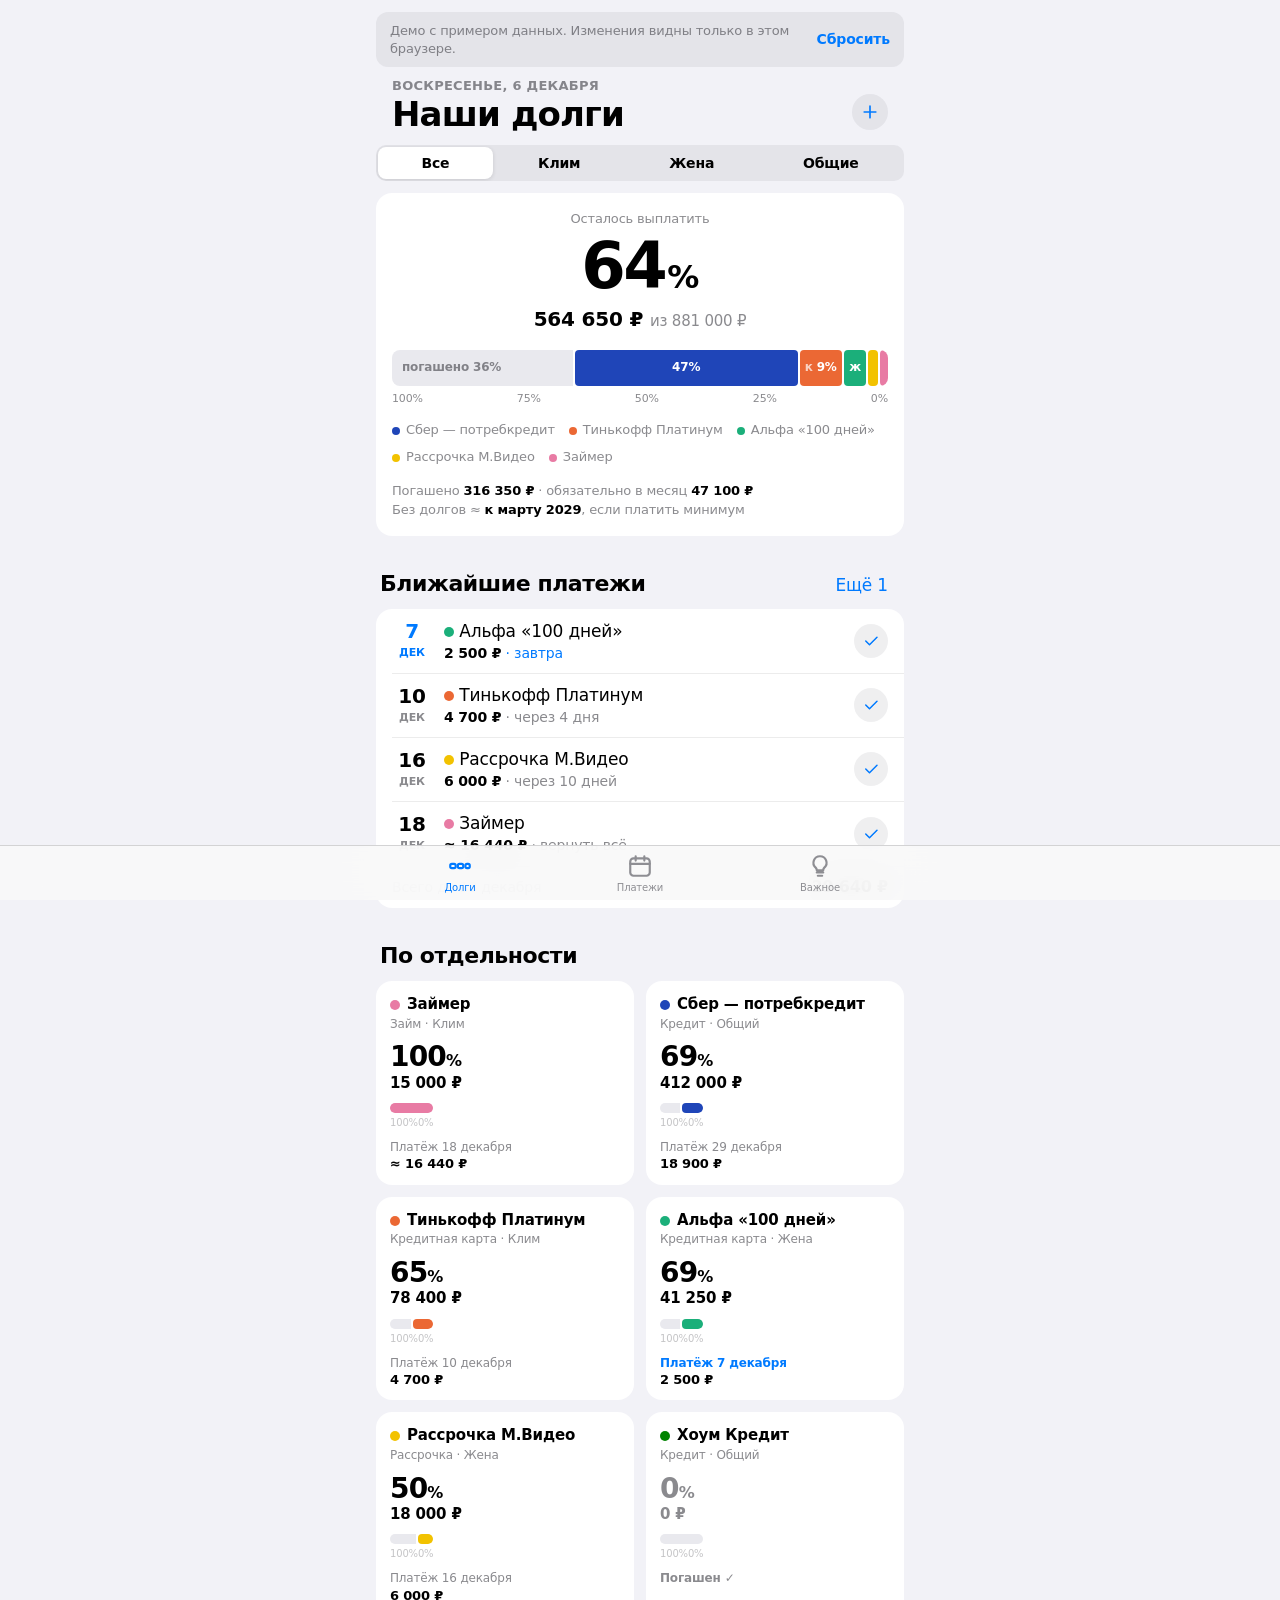
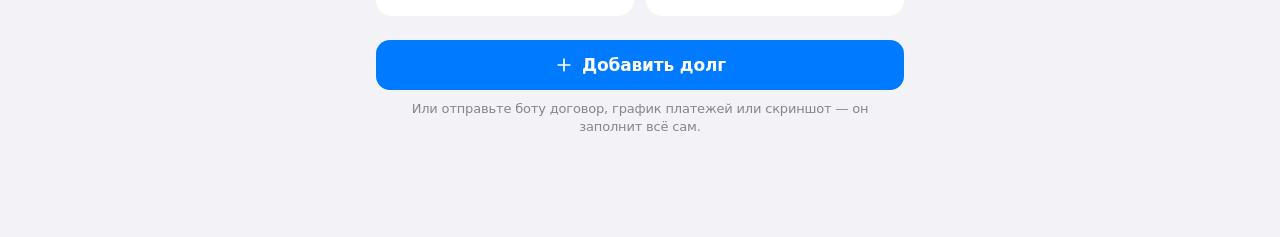
==== commit 1bfb49be: "Главная: до 4 ближайших платежей и те, что рядом с четвёртым; платёж после срока не считается дважды" ====
--- a/index.html
+++ b/index.html
@@ -34,12 +34,12 @@
       if (!standalone) document.write('<script src="https://telegram.org/js/telegram-web-app.js" defer><\/script>');
     })();
   </script>
-  <link rel="stylesheet" href="styles.css?v=20261108">
+  <link rel="stylesheet" href="styles.css?v=20261111">
 </head>
 <body>
   <main id="app"></main>
   <nav id="tabbar"></nav>
   <div id="tip" role="tooltip" hidden></div>
-  <script src="app.js?v=20261108" defer></script>
+  <script src="app.js?v=20261111" defer></script>
 </body>
 </html>
--- a/styles.css
+++ b/styles.css
@@ -271,6 +271,13 @@
 .mark { flex: none; width: 34px; height: 34px; border-radius: 50%; display: grid; place-items: center; background: var(--fill); color: var(--accent); }
 .mark svg { width: 18px; height: 18px; }
 .mark:active { opacity: .6; }
+.row-sub b { color: var(--text); font-weight: 600; font-variant-numeric: tabular-nums; }
+.daybox.soon b, .daybox.soon span { color: var(--accent); }
+.daybox.late b, .daybox.late span { color: var(--red); }
+.next-list { margin-bottom: 12px; }
+.row.same-day::before { left: 68px; }
+.row.list-foot { min-height: 0; justify-content: space-between; font-size: 14px; color: var(--text2); }
+.list-foot b { flex: none; font-size: 16px; font-weight: 600; color: var(--text); font-variant-numeric: tabular-nums; }
 
 .empty { text-align: center; padding: 28px 16px; color: var(--text2); }
 .empty-title { font-size: 17px; font-weight: 600; color: var(--text); margin-bottom: 4px; }
@@ -468,6 +475,34 @@
 .trend-x { fill: var(--text2); font-size: 12px; }
 .trend-tip { position: absolute; top: 0; transform: translateX(-50%); padding: 3px 8px; border-radius: 8px; background: var(--pop-bg); color: var(--pop-fg); font-size: 12px; white-space: nowrap; pointer-events: none; }
 .trend-tip[hidden] { display: none; }
+.trend-plot[data-trend="mini"] { pointer-events: none; }
+.trend-plot[data-trend="full"] svg { height: 176px; }
+.trend-plot.bars svg { height: 132px; }
+.bar { fill: var(--text3); }
+.bar.best { fill: var(--accent); }
+
+.story p { font-size: 16px; line-height: 1.4; }
+.story p + p { margin-top: 8px; }
+.month { padding: 0; margin-bottom: 8px; overflow: hidden; }
+.month summary { display: flex; align-items: center; gap: 10px; padding: 12px 14px 12px 16px; cursor: pointer; list-style: none; }
+.month summary::-webkit-details-marker { display: none; }
+.month summary > svg { width: 16px; height: 16px; color: var(--text3); transition: transform .15s; }
+.month[open] summary > svg { transform: rotate(90deg); }
+.month-main { flex: 1; min-width: 0; }
+.month-title { font-size: 17px; }
+.month-title::first-letter { text-transform: uppercase; }
+.month-title span { font-size: 13px; color: var(--text2); }
+.month-sub { font-size: 14px; color: var(--text2); margin-top: 2px; font-variant-numeric: tabular-nums; }
+.month-change { flex: none; font-size: 16px; font-weight: 600; font-variant-numeric: tabular-nums; }
+.month-change.plus { color: var(--red); }
+.month-change.minus { color: var(--green); }
+.month-body { padding: 0 16px 12px; }
+.month-line { display: flex; justify-content: space-between; gap: 12px; padding: 4px 0; font-size: 14px; color: var(--text2); }
+.month-line b { color: var(--text); font-weight: 500; }
+.month-debts { margin-top: 8px; padding-top: 6px; border-top: .5px solid var(--sep); }
+.month-debts button { display: flex; align-items: center; gap: 8px; width: 100%; padding: 6px 0; font-size: 14px; }
+.month-debts .n { flex: 1; min-width: 0; white-space: nowrap; overflow: hidden; text-overflow: ellipsis; }
+.month-debts .v { flex: none; color: var(--text2); font-variant-numeric: tabular-nums; }
 
 /* ---------- поля под тип долга ---------- */
 form:not(:has(input[name="kind"][value="card"]:checked)) .only-card,
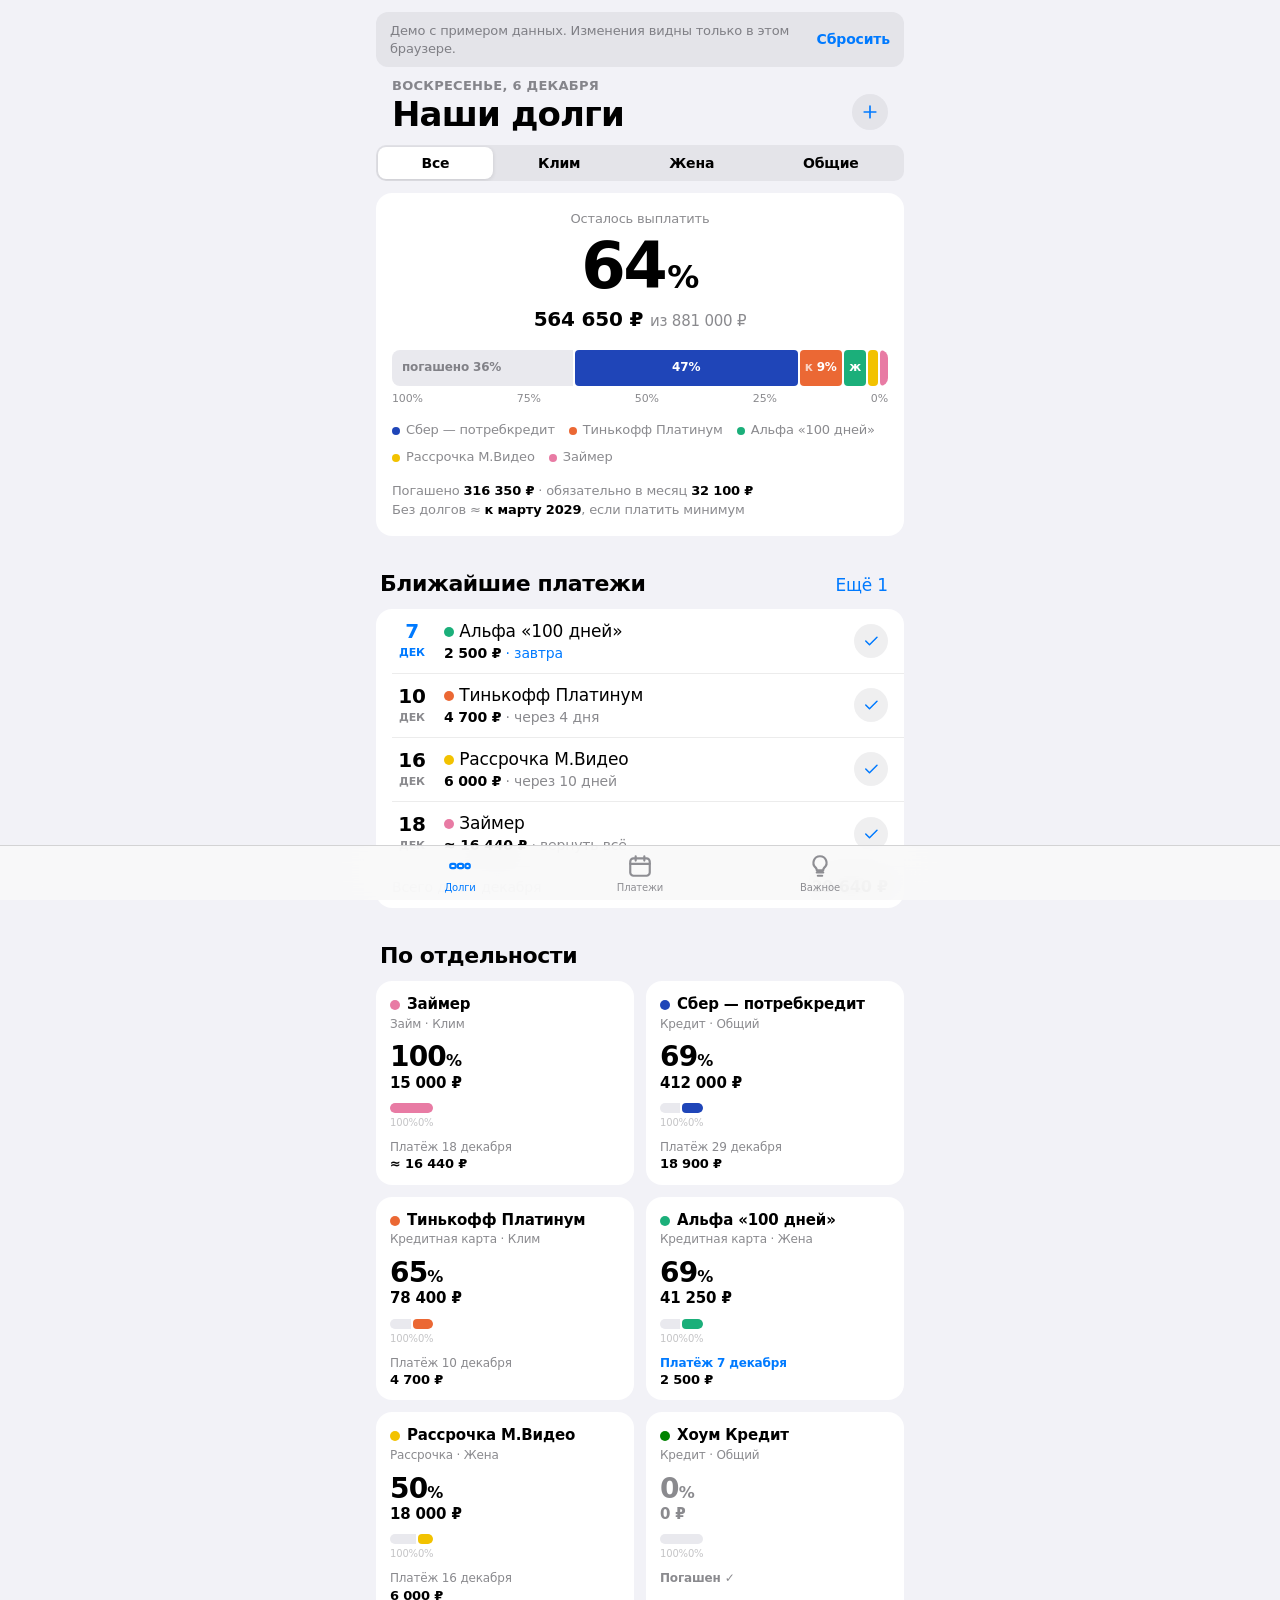
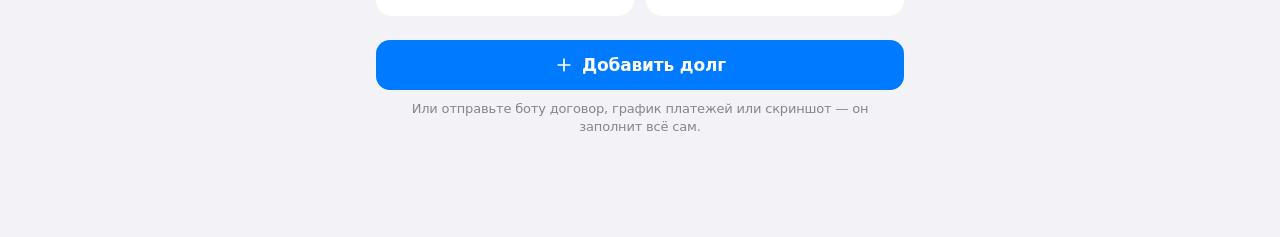
==== commit 4bd89507: "Проверка системы: двойное «Оплачено», день платежа, ставка, сумма в месяц, квота Gemini, права табли" ====
--- a/index.html
+++ b/index.html
@@ -34,12 +34,12 @@
       if (!standalone) document.write('<script src="https://telegram.org/js/telegram-web-app.js" defer><\/script>');
     })();
   </script>
-  <link rel="stylesheet" href="styles.css?v=20261111">
+  <link rel="stylesheet" href="styles.css?v=20261112">
 </head>
 <body>
   <main id="app"></main>
   <nav id="tabbar"></nav>
   <div id="tip" role="tooltip" hidden></div>
-  <script src="app.js?v=20261111" defer></script>
+  <script src="app.js?v=20261112" defer></script>
 </body>
 </html>
